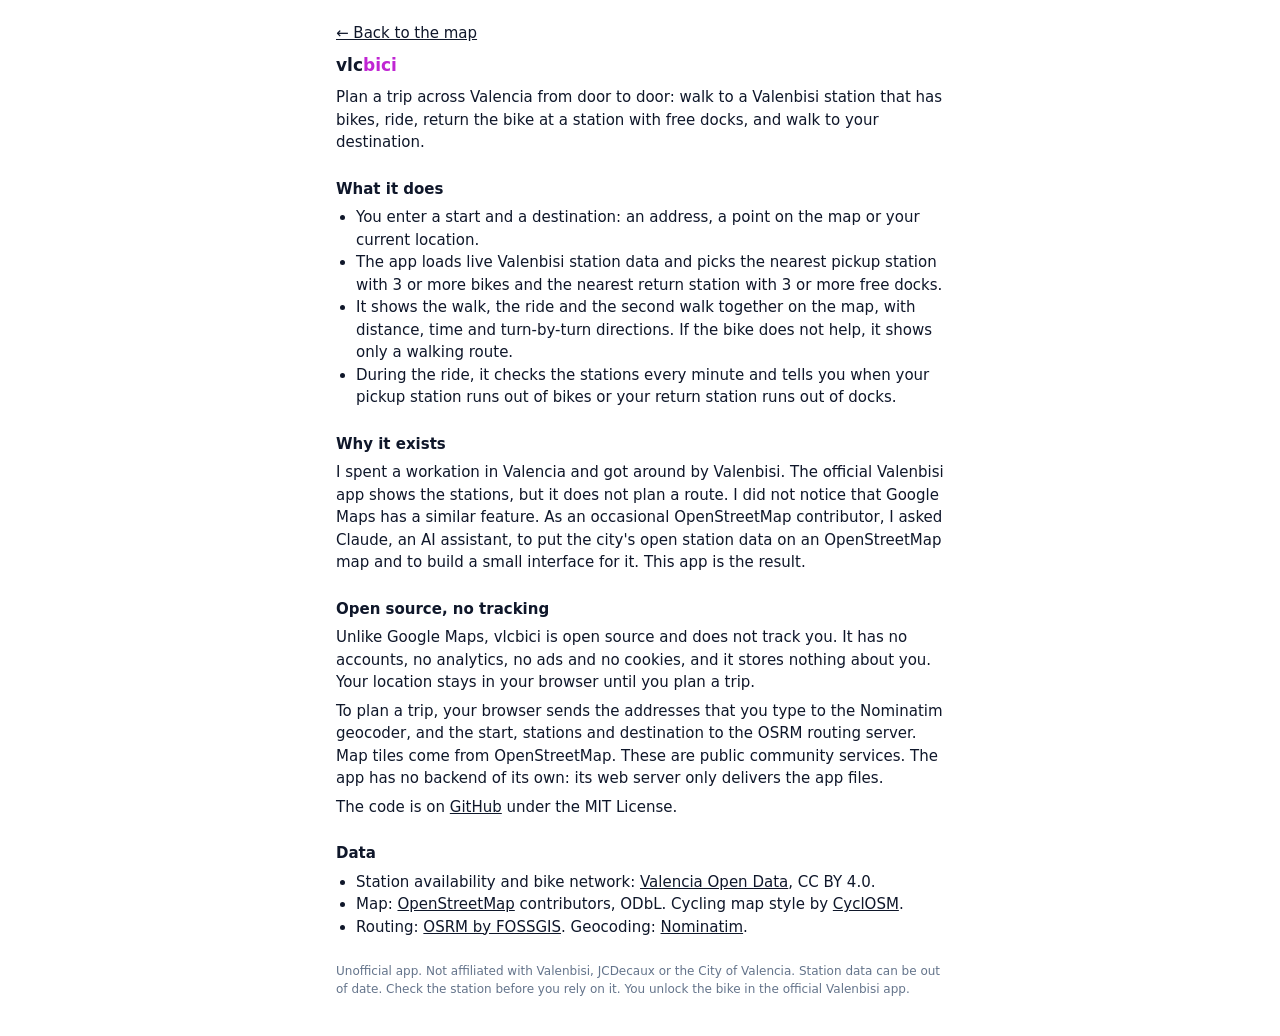
==== about.html @ 9e3e2e56 "feat: add about page with app details and privacy information Introduce a new about.html page that o" ====
<!doctype html>
<html lang="en">
  <head>
    <meta charset="utf-8" />
    <meta
      name="viewport"
      content="width=device-width, initial-scale=1, viewport-fit=cover"
    />
    <link rel="icon" href="icons/icon.svg" type="image/svg+xml" />
    <link rel="apple-touch-icon" href="icons/icon-192.png" />
    <title>About vlcbici</title>
    <link rel="stylesheet" href="style.css" />
  </head>
  <body class="about-page">
    <main>
      <p><a href="./">← Back to the map</a></p>

      <h1>vlc<span>bici</span></h1>
      <p class="lead">
        Plan a trip across Valencia from door to door: walk to a Valenbisi
        station that has bikes, ride, return the bike at a station with free
        docks, and walk to your destination.
      </p>

      <h2>What it does</h2>
      <ul>
        <li>
          You enter a start and a destination: an address, a point on the map
          or your current location.
        </li>
        <li>
          The app loads live Valenbisi station data and picks the nearest
          pickup station with 3 or more bikes and the nearest return station
          with 3 or more free docks.
        </li>
        <li>
          It shows the walk, the ride and the second walk together on the map,
          with distance, time and turn-by-turn directions. If the bike does not
          help, it shows only a walking route.
        </li>
        <li>
          During the ride, it checks the stations every minute and tells you
          when your pickup station runs out of bikes or your return station
          runs out of docks.
        </li>
      </ul>

      <h2>Why it exists</h2>
      <p>
        I spent a workation in Valencia and got around by Valenbisi. The
        official Valenbisi app shows the stations, but it does not plan a route.
        I did not notice that Google Maps has a similar feature. As an
        occasional OpenStreetMap contributor, I asked Claude, an AI assistant,
        to put the city's open station data on an OpenStreetMap map and to
        build a small interface for it. This app is the result.
      </p>

      <h2>Open source, no tracking</h2>
      <p>
        Unlike Google Maps, vlcbici is open source and does not track you. It
        has no accounts, no analytics, no ads and no cookies, and it stores
        nothing about you. Your location stays in your browser until you plan a
        trip.
      </p>
      <p>
        To plan a trip, your browser sends the addresses that you type to the
        Nominatim geocoder, and the start, stations and destination to the OSRM
        routing server. Map tiles come from OpenStreetMap. These are public
        community services. The app has no backend of its own: its web server
        only delivers the app files.
      </p>
      <p>
        The code is on
        <a href="https://github.com/barredterra/vlcbici">GitHub</a> under the
        MIT License.
      </p>

      <h2>Data</h2>
      <ul>
        <li>
          Station availability and bike network:
          <a
            href="https://opendata.vlci.valencia.es/en/dataset/valenbisi-disponibilitat-valenbisi-dsiponibilidad"
            >Valencia Open Data</a
          >, CC BY 4.0.
        </li>
        <li>
          Map:
          <a href="https://www.openstreetmap.org/copyright">OpenStreetMap</a>
          contributors, ODbL. Cycling map style by
          <a href="https://www.cyclosm.org/">CyclOSM</a>.
        </li>
        <li>
          Routing: <a href="https://routing.openstreetmap.de/">OSRM by FOSSGIS</a>.
          Geocoding:
          <a href="https://nominatim.openstreetmap.org/">Nominatim</a>.
        </li>
      </ul>

      <p class="disclaimer">
        Unofficial app. Not affiliated with Valenbisi, JCDecaux or the City of
        Valencia. Station data can be out of date. Check the station before you
        rely on it. You unlock the bike in the official Valenbisi app.
      </p>
    </main>
  </body>
</html>
---- style.css ----
* {
  box-sizing: border-box;
}

/* Colour roles. The map colours (pins, lines, station dots) live in src/ (config.js, map.js, points.js) and use the same values. */
:root {
  --brand: #c026d3; /* brand magenta: logo, bike route, pickup and return stations, focus */
  --brand-tint: #fae8ff;
  --error-tint: #fde8e8;
  --error-ink: #9b1c1c;
  --ink: #0f172a; /* text and primary action */
  --muted: #64748b; /* helper text */
  --start: #0f172a; /* "A" pin */
  --dest: var(--brand); /* "B" pin, also the logo accent */
}

::selection {
  background: var(--brand-tint);
  color: var(--ink);
}

:focus-visible {
  outline: 2px solid var(--brand);
  outline-offset: 2px;
}

html,
body {
  margin: 0;
  height: 100%;
  font-family:
    system-ui,
    -apple-system,
    "Segoe UI",
    Roboto,
    sans-serif;
  font-size: 15px;
  color: var(--ink);
}

#map {
  position: absolute;
  inset: 0;
}

/* Keep the map controls clear of the notch and the rounded screen corners (viewport-fit=cover). */
.leaflet-top {
  top: env(safe-area-inset-top);
}
.leaflet-left {
  left: env(safe-area-inset-left);
}
.leaflet-right {
  right: env(safe-area-inset-right);
}

/* The panel itself is transparent: the header and the three parts (route form,
   trip, station legend) float on the map as separate cards, 10px apart. */
#panel {
  position: absolute;
  top: env(safe-area-inset-top);
  left: env(safe-area-inset-left);
  z-index: 1000;
  width: 380px; /* 360px cards plus 10px each side for their shadow */
  max-height: calc(100% - env(safe-area-inset-top));
  display: flex;
  flex-direction: column;
}

#panel-header,
.card,
#message {
  border-radius: 8px;
  box-shadow: 0 2px 10px rgba(0, 0, 0, 0.25);
}

#panel-header,
.card {
  background: #fff;
}

#panel-header {
  display: flex;
  align-items: center;
  justify-content: space-between;
  margin: 10px 10px 0;
  padding: 10px 12px;
}

#panel.collapsed #panel-header {
  margin-bottom: 10px;
}

#panel-header h1 {
  margin: 0;
  font-size: 17px;
}

#panel-header h1 span {
  color: var(--dest);
}

/* The padding leaves room for the card shadows inside the scroll area. */
#panel-body {
  padding: 10px;
  overflow-y: auto;
  scroll-padding-top: 10px;
}

#panel-body > * + * {
  margin-top: 10px;
}

.card {
  padding: 10px 12px;
}

.card > label:first-child {
  margin-top: 0;
}

#panel.collapsed #panel-body {
  display: none;
}

label {
  display: flex;
  align-items: center;
  gap: 6px;
  margin: 6px 0 3px;
  font-weight: 600;
  font-size: 13px;
}

input[type="text"] {
  width: 100%;
  padding: 7px 8px;
  border: 1px solid #cbd5e1;
  border-radius: 5px;
  background: #fff;
  color: var(--ink);
  font-size: 15px;
  caret-color: var(--brand);
}

input[type="text"]::placeholder {
  color: var(--muted);
}

input[type="text"]:focus-visible {
  border-color: var(--brand);
  outline: 1px solid var(--brand);
  outline-offset: 0;
}

/* Matches the A and B pins on the map. */
.ab-badge {
  flex: none;
  display: inline-flex;
  align-items: center;
  justify-content: center;
  width: 18px;
  height: 18px;
  border-radius: 50%;
  background: var(--start);
  color: #fff;
  font-size: 11px;
  font-weight: 700;
}

.ab-badge.dest {
  background: var(--dest);
}

.row {
  display: flex;
  gap: 6px;
}

.row input {
  flex: 1;
  min-width: 0;
}

button {
  padding: 7px 10px;
  border: 0;
  border-radius: 5px;
  background: var(--ink);
  color: #fff;
  font-size: 14px;
  cursor: pointer;
  white-space: nowrap;
}

button.secondary,
#locate-button,
#toggle-panel {
  background: #f1f5f9;
  color: #334155;
}

button:disabled {
  opacity: 0.6;
  cursor: wait;
}

#plan-button {
  flex: 1;
}

/* Square button with a Lucide icon instead of a text label. */
.icon-button {
  display: inline-flex;
  align-items: center;
  justify-content: center;
  padding: 7px;
}

.icon-button svg {
  display: block;
  width: 18px;
  height: 18px;
  fill: none;
  stroke: currentColor;
  stroke-width: 2;
  stroke-linecap: round;
  stroke-linejoin: round;
}

/* The caret points where the panel goes: up to hide it at the top of the screen. */
#toggle-panel svg {
  transform: rotate(180deg);
}
#panel.collapsed #toggle-panel svg {
  transform: none;
}

.hint {
  margin: 6px 0 10px;
  font-size: 12px;
  color: var(--muted);
}

#message:empty,
#summary:empty,
#trip:has(> #summary:empty) {
  display: none;
}

/* Trip modes: body data-mode is "planning", "planned" or "riding" (setMode in src/panel.js).
   The form and the Start/Destination popup buttons are only for planning, the
   "Pick up here"/"Return here" popup buttons only for riding. While riding, only the
   trip and the disclaimer stay, without the station legend. */
body:not([data-mode="planning"]) #route-form,
body:not([data-mode="planning"]) .plan-actions,
body:not([data-mode="riding"]) .ride-actions,
[data-mode="riding"] .station-legend {
  display: none;
}

[data-mode="riding"] .disclaimer {
  margin-top: 0;
}

#planned-actions,
#riding-actions {
  display: none;
  margin-bottom: 8px;
}

[data-mode="planned"] #planned-actions,
[data-mode="riding"] #riding-actions {
  display: flex;
}

#start-journey-button {
  flex: 1;
}

/* Bigger counts while riding: readable at a glance. Same size as the popup stats. */
[data-mode="riding"] .station-count {
  font-size: 18px;
  font-weight: 700;
  line-height: 1.1;
}

#message.error {
  padding: 8px;
  background: var(--error-tint);
  color: var(--error-ink);
}

#message.info {
  padding: 8px;
  background: #eef4ff;
  color: #1e3a8a;
}

/* "Your trip" with the total distance and time on the same line. */
.trip-header {
  display: flex;
  align-items: baseline;
  justify-content: space-between;
  gap: 8px;
  margin: 0 0 6px;
}

.trip-header h2 {
  margin: 0;
  font-size: 15px;
}

.trip-total {
  font-weight: 600;
  white-space: nowrap;
}

/* Key for the station dots on the map. */
.station-legend {
  display: flex;
  flex-wrap: wrap;
  gap: 2px 12px;
  margin: 0;
  padding: 0;
  list-style: none;
  color: var(--muted);
  font-size: 12px;
}

.station-legend li::before {
  content: "";
  display: inline-block;
  width: 10px;
  height: 10px;
  margin-right: 5px;
  border-radius: 50%;
  background: var(--dot);
  vertical-align: -1px;
}

.disclaimer {
  margin: 8px 0 0;
  color: var(--muted);
  font-size: 12px;
}

.disclaimer a {
  color: inherit;
}

/* The legs and station cards read as a timeline. Each leg has a vertical
   line that matches the line on the map (dotted dark walk, solid magenta
   bike). The line runs through the centre of the station icons: card border
   1px + padding 8px + half the 36px icon = 27px. The leg text lines up with
   the station text: 1px + 8px + 36px + 10px gap = 55px. */
.leg {
  position: relative;
  padding: 8px 8px 8px 55px;
}

.leg::before {
  content: "";
  position: absolute;
  top: 0;
  bottom: 0;
  left: 25px;
  border-left: 4px dotted var(--ink);
}

.leg.bike::before {
  border-left-style: solid;
  border-left-color: var(--brand);
}

/* The A and B ends of the timeline, with the name of the start and the
   destination. The 18px badge is centred on the line: 27px - 9px = 18px.
   A short dotted line joins the badge to a walk leg. */
.endpoint {
  position: relative;
  padding: 8px 8px 8px 55px;
  color: #555;
  font-size: 13px;
  line-height: 18px;
}

.endpoint .ab-badge {
  position: absolute;
  top: 8px;
  left: 18px;
}

.endpoint.start:has(+ .leg)::before,
.leg + .endpoint.dest::before {
  content: "";
  position: absolute;
  left: 25px;
  border-left: 4px dotted var(--ink);
}

.endpoint.start::before {
  top: 17px;
  bottom: 0;
}

.endpoint.dest::before {
  top: 0;
  height: 17px;
}

.leg-title {
  font-weight: 600;
}
.leg-meta {
  color: #555;
  font-size: 13px;
}

.leg details {
  margin-top: 4px;
  font-size: 13px;
}
.leg ol {
  margin: 4px 0 0;
  padding-left: 20px;
}

.station-card {
  display: flex;
  align-items: center;
  gap: 10px;
  padding: 8px;
  border: 1px solid #e5e5e5;
  border-radius: 5px;
}

.station-icon {
  flex: none;
  width: 36px;
  height: 36px;
  padding: 6px;
  box-sizing: border-box;
  border-radius: 50%;
  background: var(--brand-tint);
  color: var(--brand);
}

.station-icon svg,
.pin-icon svg,
.popup-stat svg {
  display: block;
  width: 100%;
  height: 100%;
  fill: none;
  stroke: currentColor;
  stroke-width: 2;
  stroke-linecap: round;
  stroke-linejoin: round;
}

/* Station popups on the map. */
.station-popup .leaflet-popup-content {
  margin: 12px 14px;
  font-size: 13px;
  line-height: 1.3;
}

.popup-role {
  margin-bottom: 4px;
  color: var(--brand);
  font-size: 11px;
  font-weight: 600;
  text-transform: uppercase;
  letter-spacing: 0.04em;
}

.popup-title {
  font-size: 14px;
  font-weight: 600;
}

.popup-sub,
.popup-status {
  color: #555;
  font-size: 12px;
}

.popup-stats {
  display: flex;
  gap: 8px;
  margin: 10px 0 8px;
}

.popup-stat {
  flex: 1;
  display: flex;
  align-items: center;
  gap: 8px;
  padding: 6px 8px;
  border-radius: 5px;
  background: #f3f4f6;
  color: #111827;
}

.popup-stat svg {
  flex: none;
  width: 20px;
  height: 20px;
}

.popup-stat strong {
  display: block;
  font-size: 18px;
  line-height: 1.1;
}

.popup-stat span {
  color: #555;
  font-size: 11px;
}

/* Fewer than 3 bikes or docks: not usable for pickup or return. */
.popup-stat.low {
  background: var(--error-tint);
  color: var(--error-ink);
}

.popup-actions {
  display: flex;
  gap: 8px;
  margin-top: 10px;
}

/* Big enough to tap. */
.popup-actions button {
  flex: 1;
  display: inline-flex;
  align-items: center;
  justify-content: center;
  gap: 6px;
  min-height: 36px;
}

/* White ring keeps the badge apart from the dark button. */
.popup-actions .ab-badge {
  box-shadow: 0 0 0 1.5px #fff;
}

.popup-stats.stale .popup-stat {
  background: #f3f4f6;
  color: #6b7280;
}

/* Open label next to the pickup and return pins: "12 free bikes". */
.station-count-tooltip {
  padding: 3px 7px;
  border: none;
  border-radius: 5px;
  font: 600 12px system-ui, sans-serif;
  color: var(--ink);
}

.station-count-tooltip .count-label.low {
  color: var(--error-ink);
}

/* Icon inside the round map pin of the pickup and return stations. */
.pin-icon {
  display: block;
  width: 18px;
  height: 18px;
}

.station-text {
  flex: 1;
  min-width: 0;
}
.station-action {
  color: #555;
  font-size: 12px;
}
.station-address {
  font-weight: 600;
}
.station-name {
  color: #555;
  font-size: 12px;
}

/* The pickup card links to the official app. The whole card is the tap target. */
a.station-card {
  color: inherit;
  text-decoration: none;
}
a.station-card:hover {
  border-color: var(--brand);
}
.station-link {
  margin-top: 2px;
  color: var(--brand);
  font-size: 13px;
  font-weight: 600;
}

.station-count {
  flex: none;
  font-weight: 600;
  font-size: 13px;
  text-align: right;
}

/* Legend for the "City bike network" map layer. */
.network-legend {
  padding: 6px 8px;
  border-radius: 5px;
  background: #fff;
  box-shadow: 0 1px 4px rgba(0, 0, 0, 0.3);
  font-size: 12px;
  line-height: 1.6;
}

.network-legend span {
  display: inline-block;
  width: 18px;
  margin-right: 6px;
  vertical-align: middle;
}

@media (max-width: 600px) {
  #panel {
    top: auto;
    bottom: 0;
    left: 0;
    width: 100%;
    max-height: 55%;
    /* The cards stay above the home indicator. */
    padding-bottom: env(safe-area-inset-bottom);
  }

  /* The sheet sits at the bottom: down to hide, up to show. */
  #toggle-panel svg {
    transform: none;
  }
  #panel.collapsed #toggle-panel svg {
    transform: rotate(180deg);
  }

  /* Pinch to zoom instead. */
  .leaflet-control-zoom {
    display: none;
  }

  /* The attribution sits top right (see src/map.js) and wraps inside the screen. */
  .leaflet-control-attribution {
    max-width: calc(100vw - 20px);
  }
}

/* Touch screens: 44px targets for a thumb on the street, and 16px input text
   so that iOS Safari does not zoom in when a field gets focus. */
@media (pointer: coarse) {
  button,
  input[type="text"] {
    min-height: 44px;
  }

  .icon-button {
    min-width: 44px;
  }

  input[type="text"] {
    font-size: 16px;
  }

  .leg summary {
    padding: 10px 0;
  }
}

/* Live location: dark blue dot with a pulsing light blue halo. */
.live-location span {
  position: absolute;
  inset: 0;
  border-radius: 50%;
}

.live-location .dot {
  background: #1a73e8;
  border: 3px solid #fff;
  box-shadow: 0 1px 4px rgba(0, 0, 0, 0.4);
}

.live-location .pulse {
  background: #8ab4f8;
  animation: live-pulse 2s ease-out infinite;
}

@keyframes live-pulse {
  from {
    transform: scale(1);
    opacity: 0.8;
  }
  to {
    transform: scale(3);
    opacity: 0;
  }
}

@media (prefers-reduced-motion: reduce) {
  .live-location .pulse {
    animation: none;
    transform: scale(2);
    opacity: 0.4;
  }
}

/* about.html: a plain text page, no map. */
.about-page main {
  max-width: 640px;
  margin: 0 auto;
  padding: calc(16px + env(safe-area-inset-top)) 16px
    calc(32px + env(safe-area-inset-bottom));
  line-height: 1.5;
}

.about-page h1 {
  margin: 8px 0;
  font-size: 17px;
}

.about-page h1 span {
  color: var(--dest);
}

.about-page h2 {
  margin: 24px 0 6px;
  font-size: 15px;
}

.about-page p,
.about-page ul {
  margin: 6px 0;
}

.about-page ul {
  padding-left: 20px;
}

.about-page a {
  color: var(--ink);
}

.about-page .disclaimer {
  margin-top: 24px;
}
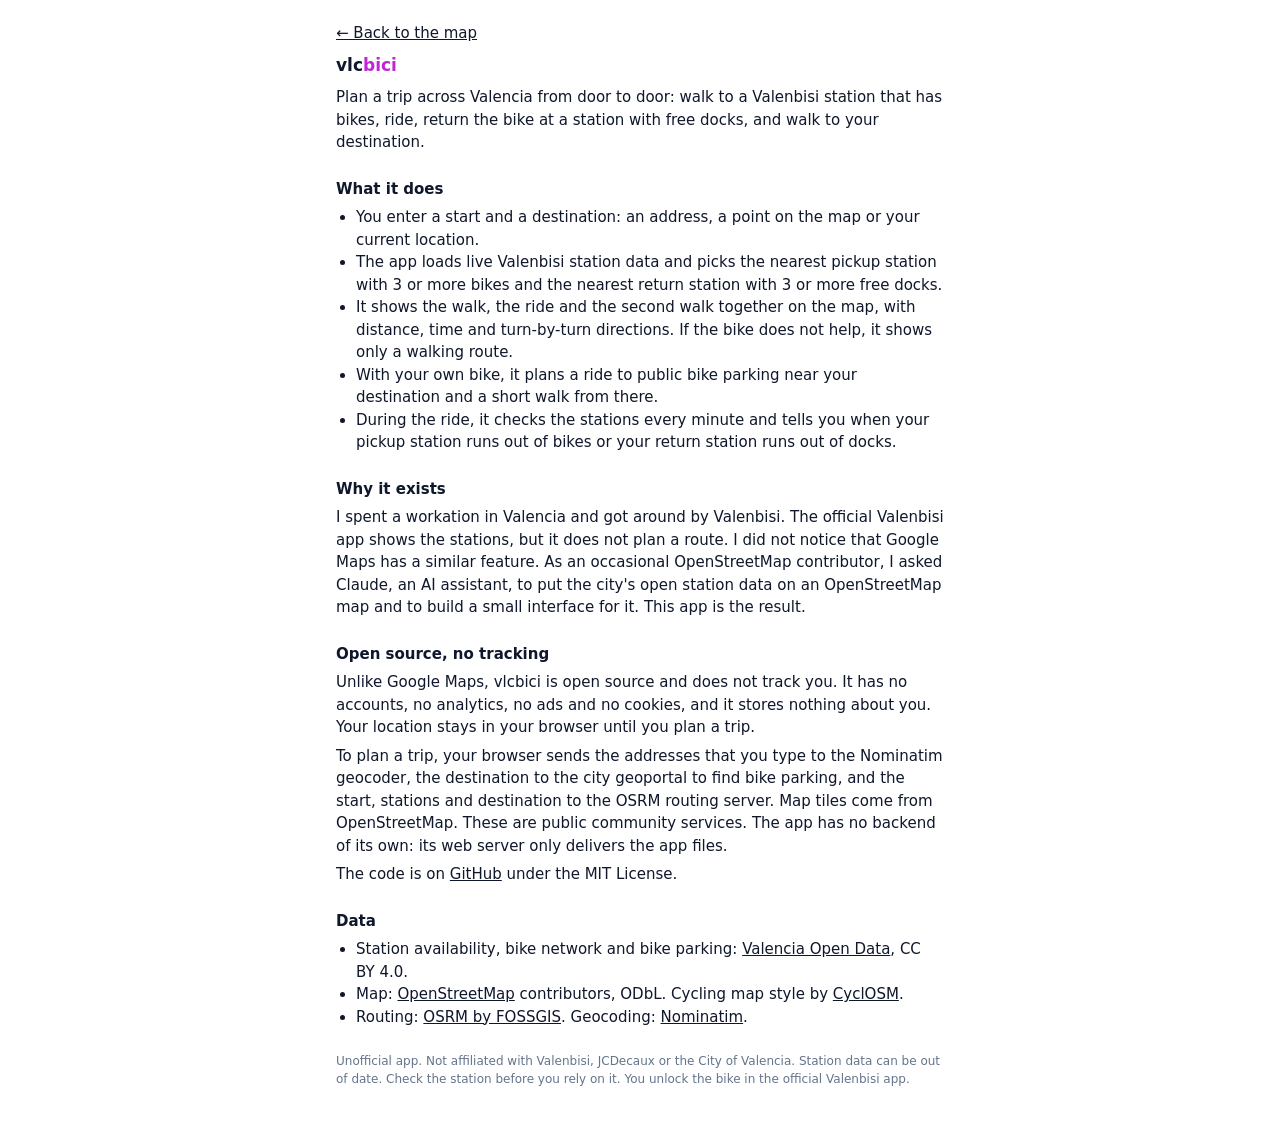
==== commit f75a8fe8: "feat: add support for own bike trips with public parking integration Enhance the app to allow users " ====
--- a/about.html
+++ b/about.html
@@ -39,6 +39,10 @@
           help, it shows only a walking route.
         </li>
         <li>
+          With your own bike, it plans a ride to public bike parking near your
+          destination and a short walk from there.
+        </li>
+        <li>
           During the ride, it checks the stations every minute and tells you
           when your pickup station runs out of bikes or your return station
           runs out of docks.
@@ -64,7 +68,8 @@
       </p>
       <p>
         To plan a trip, your browser sends the addresses that you type to the
-        Nominatim geocoder, and the start, stations and destination to the OSRM
+        Nominatim geocoder, the destination to the city geoportal to find bike
+        parking, and the start, stations and destination to the OSRM
         routing server. Map tiles come from OpenStreetMap. These are public
         community services. The app has no backend of its own: its web server
         only delivers the app files.
@@ -78,7 +83,7 @@
       <h2>Data</h2>
       <ul>
         <li>
-          Station availability and bike network:
+          Station availability, bike network and bike parking:
           <a
             href="https://opendata.vlci.valencia.es/en/dataset/valenbisi-disponibilitat-valenbisi-dsiponibilidad"
             >Valencia Open Data</a
--- a/style.css
+++ b/style.css
@@ -117,6 +117,57 @@
 
 .card > label:first-child {
   margin-top: 0;
+}
+
+/* "Valenbisi" or "My own bike": two halves of one switch, the chosen one dark. */
+.bike-choice {
+  display: flex;
+  margin: 0 0 4px;
+  padding: 0;
+  border: 0;
+}
+
+.bike-choice legend {
+  position: absolute;
+  width: 1px;
+  height: 1px;
+  overflow: hidden;
+  clip-path: inset(50%);
+}
+
+.bike-choice label {
+  position: relative; /* holds the hidden radio */
+  flex: 1;
+  justify-content: center;
+  margin: 0;
+  padding: 7px 10px;
+  background: #f1f5f9;
+  color: #334155;
+  font-size: 14px;
+  cursor: pointer;
+}
+
+.bike-choice label:first-of-type {
+  border-radius: 5px 0 0 5px;
+}
+
+.bike-choice label:last-of-type {
+  border-radius: 0 5px 5px 0;
+}
+
+.bike-choice label:has(input:checked) {
+  background: var(--ink);
+  color: #fff;
+}
+
+.bike-choice label:has(input:focus-visible) {
+  outline: 2px solid var(--brand);
+  outline-offset: 2px;
+}
+
+.bike-choice input {
+  position: absolute;
+  opacity: 0;
 }
 
 #panel.collapsed #panel-body {
@@ -250,16 +301,20 @@
 
 /* Trip modes: body data-mode is "planning", "planned" or "riding" (setMode in src/panel.js).
    The form and the Start/Destination popup buttons are only for planning, the
-   "Pick up here"/"Return here" popup buttons only for riding. While riding, only the
+   "Pick up here"/"Return here" popup buttons only for riding. "Park here" works with
+   a plan, before and during the ride. While riding, only the
    trip and the disclaimer stay, without the station legend. */
 body:not([data-mode="planning"]) #route-form,
 body:not([data-mode="planning"]) .plan-actions,
 body:not([data-mode="riding"]) .ride-actions,
-[data-mode="riding"] .station-legend {
+[data-mode="planning"] .park-actions,
+[data-mode="riding"] .station-legend,
+[data-bike="own"] .station-legend {
   display: none;
 }
 
-[data-mode="riding"] .disclaimer {
+[data-mode="riding"] .disclaimer,
+[data-bike="own"] .disclaimer {
   margin-top: 0;
 }
 
@@ -609,6 +664,19 @@
   text-align: right;
 }
 
+/* Other bike parking near the destination (src/map.js): a small "P" sign. */
+.parking-spot {
+  display: flex;
+  align-items: center;
+  justify-content: center;
+  border: 1.5px solid #fff;
+  border-radius: 3px;
+  background: #1d4ed8;
+  color: #fff;
+  font: bold 10px system-ui, sans-serif;
+  box-shadow: 0 1px 3px rgba(0, 0, 0, 0.4);
+}
+
 /* Legend for the "City bike network" map layer. */
 .network-legend {
   padding: 6px 8px;
@@ -660,6 +728,7 @@
    so that iOS Safari does not zoom in when a field gets focus. */
 @media (pointer: coarse) {
   button,
+  .bike-choice label,
   input[type="text"] {
     min-height: 44px;
   }
